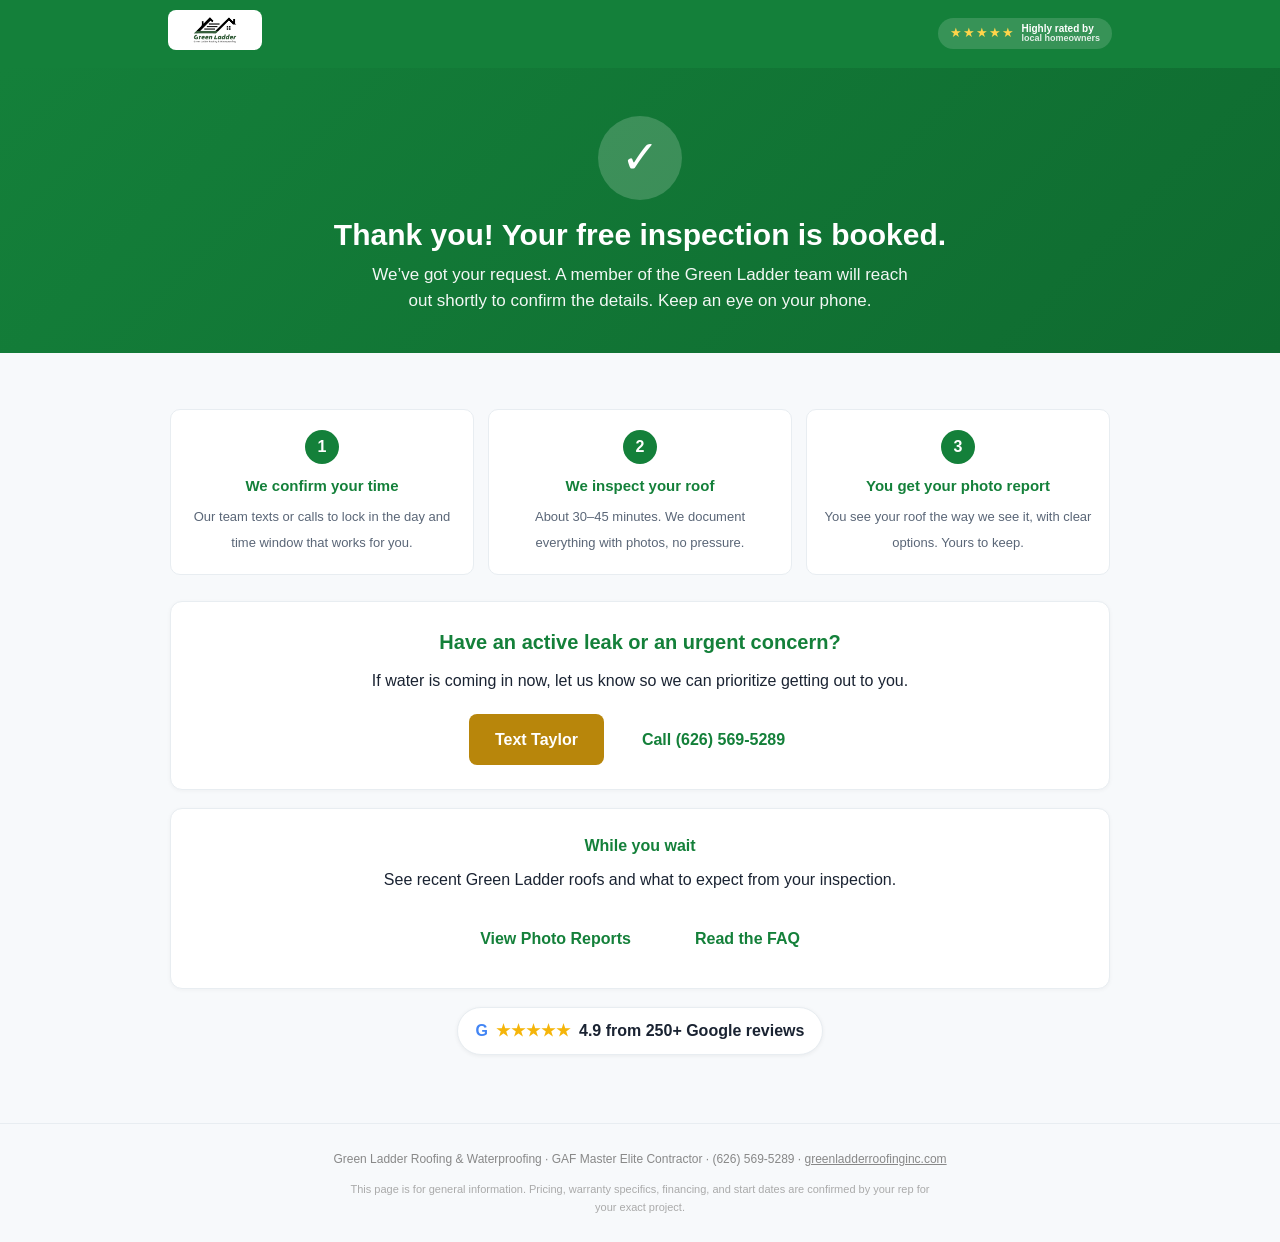
==== thank-you.html @ 1f8798ca "Add Thank You for Booking page + scheduler success redirect - New thank-you.html: branded confirmati" ====
<!DOCTYPE html><html lang="en"><head><meta charset="UTF-8"><meta name="viewport" content="width=device-width,initial-scale=1">
<title>Thank You for Booking | Green Ladder Roofing</title>
<meta name="description" content="Thanks for booking your free roof inspection with Green Ladder Roofing. Here is what happens next.">
<meta name="robots" content="noindex,follow">
<meta property="og:title" content="Thank You for Booking Your Free Roof Inspection | Green Ladder Roofing">
<meta property="og:description" content="Your free roof inspection is booked. Here is what happens next.">
<meta property="og:type" content="website">
<meta property="og:image" content="https://inspection.greenladderroofinginc.com/assets/img/web2.jpg">
<meta property="og:url" content="https://inspection.greenladderroofinginc.com/thank-you">
<link rel="canonical" href="https://inspection.greenladderroofinginc.com/thank-you">
<link rel="stylesheet" href="assets/style.css">
<style>
.topnav{background:#14803a}.topnav-in{max-width:980px;margin:0 auto;padding:10px 18px;display:flex;align-items:center;justify-content:space-between}
.topnav-in img{height:40px;background:#fff;border-radius:8px;padding:3px 8px}
.topbadge{display:flex;align-items:center;gap:6px;background:rgba(255,255,255,.15);border-radius:30px;padding:5px 12px}
.topbadge .s{color:#ffd54a;font-size:13px;letter-spacing:1px}.topbadge .t{font-size:10px;color:#fff;font-weight:700;line-height:1.1}.topbadge .t span{display:block;opacity:.85;font-weight:600;font-size:9px}
.ty-hero{background:linear-gradient(135deg,#14803a,#0f6b30);color:#fff;text-align:center;padding:48px 18px 40px}
.ty-check{width:84px;height:84px;border-radius:50%;background:rgba(255,255,255,.18);display:flex;align-items:center;justify-content:center;margin:0 auto 18px;font-size:46px;animation:pop .5s ease}
@keyframes pop{0%{transform:scale(0);opacity:0}70%{transform:scale(1.15)}100%{transform:scale(1);opacity:1}}
.ty-hero h1{font-size:30px;margin:0 0 10px;line-height:1.15}
.ty-hero p{font-size:17px;opacity:.95;max-width:560px;margin:0 auto;line-height:1.5}
.steps{display:grid;grid-template-columns:1fr 1fr 1fr;gap:14px;margin:26px 0}
.steps .c{background:#fff;border:1px solid #e8edf1;border-radius:10px;padding:20px 16px;text-align:center}
.steps .c .num{width:34px;height:34px;border-radius:50%;background:#14803a;color:#fff;font-weight:800;display:flex;align-items:center;justify-content:center;margin:0 auto 10px;font-size:16px}
.steps .c b{display:block;color:#14803a;margin-bottom:5px;font-size:15px}
.steps .c span{font-size:13px;color:#5a6677;line-height:1.45}
@media(max-width:600px){.steps{grid-template-columns:1fr}.btn{width:100%;margin:6px 0;text-align:center}.btn-row{display:flex;flex-direction:column}.ty-hero h1{font-size:25px}}
</style>
<script async src="https://www.googletagmanager.com/gtag/js?id=G-YWZ9KR72C7"></script>
<script>window.dataLayer=window.dataLayer||[];function gtag(){dataLayer.push(arguments);}gtag('js',new Date());gtag('config','G-YWZ9KR72C7');
/* Conversion event: fires on this thank-you page load = a completed booking */
gtag('event','inspection_booked',{page:location.pathname,value:1});
gtag('event','conversion',{send_to:'G-YWZ9KR72C7',event_category:'lead',event_label:'inspection_booked'});
</script>
</head><body>
<div class="topnav"><div class="topnav-in">
<a href="/"><img src="assets/img/official-logo-pill.png" alt="Green Ladder Roofing"></a>
<div class="topbadge"><span class="s">&#9733;&#9733;&#9733;&#9733;&#9733;</span><span class="t">Highly rated by<span>local homeowners</span></span></div>
</div></div>

<div class="ty-hero">
<div class="ty-check">&#10003;</div>
<h1>Thank you! Your free inspection is booked.</h1>
<p>We&rsquo;ve got your request. A member of the Green Ladder team will reach out shortly to confirm the details. Keep an eye on your phone.</p>
</div>

<div class="wrap">
<div class="steps">
<div class="c"><div class="num">1</div><b>We confirm your time</b><span>Our team texts or calls to lock in the day and time window that works for you.</span></div>
<div class="c"><div class="num">2</div><b>We inspect your roof</b><span>About 30&ndash;45 minutes. We document everything with photos, no pressure.</span></div>
<div class="c"><div class="num">3</div><b>You get your photo report</b><span>You see your roof the way we see it, with clear options. Yours to keep.</span></div>
</div>

<div class="card" style="text-align:center">
<h2 style="margin-top:0">Have an active leak or an urgent concern?</h2>
<p>If water is coming in now, let us know so we can prioritize getting out to you.</p>
<div class="btn-row"><a class="btn solid" href="sms:+16265695289">Text Taylor</a><a class="btn" href="tel:+16265695289">Call (626) 569-5289</a></div>
</div>

<div class="card" style="text-align:center">
<h3 style="margin-top:0">While you wait</h3>
<p>See recent Green Ladder roofs and what to expect from your inspection.</p>
<div class="btn-row"><a class="btn" href="/#report">View Photo Reports</a><a class="btn" href="/#faq">Read the FAQ</a></div>
</div>

<div style="text-align:center;margin:18px 0"><a class="gbadge" href="https://www.greenladderroofinginc.com/reviews/" target="_blank"><span class="g">G</span><span class="stars">&#9733;&#9733;&#9733;&#9733;&#9733;</span> 4.9 from 250+ Google reviews</a></div>
</div>

<div class="foot">Green Ladder Roofing &amp; Waterproofing &middot; GAF Master Elite Contractor &middot; (626) 569-5289 &middot; <a href="https://greenladderroofinginc.com">greenladderroofinginc.com</a>
<div class="disclaim">This page is for general information. Pricing, warranty specifics, financing, and start dates are confirmed by your rep for your exact project.</div></div>
</body></html>
---- assets/style.css ----
*{box-sizing:border-box;margin:0;padding:0}
:root{--g:#14803a;--gd:#0f5f2c;--ink:#1a2332;--sub:#5a6677;--bg:#f7f9fb;--gold:#b8860b}
body{font-family:-apple-system,'Segoe UI',Helvetica,Arial,sans-serif;color:var(--ink);background:var(--bg);line-height:1.6}
a{color:var(--g)}
.nav{background:#fff;border-bottom:1px solid #e2e8ec;position:sticky;top:0;z-index:10}
.nav-in{max-width:880px;margin:0 auto;padding:12px 18px;display:flex;align-items:center;justify-content:space-between}
.nav-in img{height:38px}
.nav-badge{display:flex;align-items:center;gap:6px;background:#f4f8f5;border:1px solid #cfe3d6;border-radius:30px;padding:5px 12px}
.nav-badge .s{color:#f5b50a;font-size:13px;letter-spacing:1px}
.nav-badge .t{font-size:10px;color:var(--ink);font-weight:700;line-height:1.1}
.nav-badge .t span{display:block;color:var(--sub);font-weight:600;font-size:9px}
.hero{position:relative;color:#fff;padding:56px 22px;text-align:center;background:var(--g)}
.hero.photo{background-size:cover;background-position:center}
.hero.photo:before{content:"";position:absolute;inset:0;background:linear-gradient(rgba(15,95,44,.82),rgba(15,95,44,.9))}
.hero>*{position:relative;z-index:1}
.hero .kicker{font-size:12px;letter-spacing:2px;text-transform:uppercase;opacity:.9;font-weight:700}
.hero h1{font-size:30px;margin:8px 0 6px;line-height:1.2}
.hero p{font-size:16px;opacity:.95;max-width:600px;margin:0 auto}
.wrap{max-width:760px;margin:0 auto;padding:30px 20px}
.card{background:#fff;border:1px solid #e8edf1;border-radius:12px;padding:24px 26px;margin:18px 0;box-shadow:0 1px 4px rgba(0,0,0,.04)}
h2{color:var(--g);font-size:20px;margin-bottom:10px;margin-top:6px}
h3{color:var(--g);font-size:16px;margin:16px 0 4px}
p{margin:8px 0}
ul{list-style:none;margin:10px 0}
li{margin:10px 0;padding-left:28px;position:relative}
li:before{content:"\2713";position:absolute;left:0;top:0;color:var(--g);font-weight:800}
.photo-strip{width:100%;height:230px;object-fit:cover;border-radius:12px;margin:16px 0;display:block}
.box{border-left:4px solid var(--gold);background:#fffbe6;padding:14px 18px;border-radius:6px;margin:16px 0}
.cta{background:var(--g);color:#fff;border-radius:12px;padding:24px;margin:24px 0;text-align:center}
.cta h2{color:#fff}
.cta p{opacity:.95}
.btn{display:inline-block;background:#fff;color:var(--g);font-weight:700;text-decoration:none;padding:13px 26px;border-radius:8px;margin:8px 6px 0}
.btn.solid{background:var(--gold);color:#fff}
.btn-row{margin-top:12px}
.dl{display:inline-block;font-size:13px;color:var(--sub);text-decoration:none;margin-top:10px}
.dl:before{content:"\2193 ";font-weight:700}
.foot{text-align:center;color:#888;font-size:12px;padding:26px 20px;border-top:1px solid #e8edf1;margin-top:20px}
.foot a{color:#888}
.disclaim{font-size:11px;color:#aaa;max-width:600px;margin:12px auto 0}
/* hub grid */
.grid{display:grid;grid-template-columns:repeat(auto-fill,minmax(230px,1fr));gap:16px;margin-top:8px}
.tile{background:#fff;border:1px solid #e8edf1;border-radius:12px;overflow:hidden;text-decoration:none;color:var(--ink);box-shadow:0 1px 4px rgba(0,0,0,.04);transition:transform .12s,box-shadow .12s}
.tile:hover{transform:translateY(-2px);box-shadow:0 6px 16px rgba(0,0,0,.1)}
.tile img{width:100%;height:130px;object-fit:cover;display:block}
.tile .body{padding:14px 16px}
.tile .body b{color:var(--g);font-size:15px;display:block}
.tile .body span{font-size:13px;color:var(--sub)}
.gallery-grid{display:grid;grid-template-columns:repeat(auto-fill,minmax(220px,1fr));gap:14px}
.gallery-grid figure{background:#fff;border-radius:10px;overflow:hidden;box-shadow:0 1px 4px rgba(0,0,0,.06)}
.gallery-grid img{width:100%;height:170px;object-fit:cover;display:block}
.gallery-grid figcaption{padding:10px 12px}
.gallery-grid b{color:var(--g);font-size:14px;display:block}
.gallery-grid span{font-size:12px;color:var(--sub)}
@media(max-width:600px){.hero h1{font-size:24px}.wrap{padding:20px 14px}.card{padding:18px 16px}}

/* === mobile: convert tables to stacked cards (no horizontal overflow) === */
@media(max-width:560px){
 .tbl,.tbl tbody,.tbl tr,.tbl td,.tbl th{display:block;width:100%}
 .tbl{border:none}
 .tbl thead,.tbl tr:first-child:has(th){display:none}
 .tbl tr{background:#fff !important;border:1px solid #e2e8ec;border-radius:10px;margin:10px 0;padding:12px 14px;box-shadow:0 1px 3px rgba(0,0,0,.04)}
 .tbl td{border:none !important;padding:3px 0 !important}
 .tbl td:first-child{font-size:15px;color:var(--g)}
 .tbl td:first-child b{color:var(--g)}
 .tbl td:last-child{color:#5a6677;font-size:14px}
 .chk{margin-bottom:4px}
 .tabbar-in{padding-bottom:0}
 .tabbtn{font-size:13px;padding:13px 13px}
 .hero{padding:40px 18px}
 .hero h1{font-size:23px}
 .gallery-grid{grid-template-columns:1fr 1fr}
}
/* hide the header row of tables that use first row as <th> */
@media(max-width:560px){
 .tbl tr:first-child th{display:none}
 .tbl tr:has(th){display:none}
}

/* word-wrap safety everywhere */
.tbl td,.card p,.card li,.cap,.tile .body{overflow-wrap:break-word;word-wrap:break-word}

/* === mobile overflow + responsive fixes (Harry audit 2026-06-01) === */
html,body{max-width:100%;overflow-x:hidden}
.card,.cta,.hero,.wrap,.tile,.gallery-grid,.topnav-in>*{min-width:0}
.topnav-in{min-width:0;gap:10px}
.topbadge{flex-shrink:1;min-width:0}
@media(max-width:560px){
 .topnav-in{padding:10px 12px}
 .topnav-in img{height:34px;max-width:62%}
 .topbadge .t span{display:none}
 .topbadge{padding:5px 10px}
 .tabbar{overflow-x:auto;max-width:100vw}
 .tabbar-in{width:max-content;max-width:none}
 .hero h1,.hero p,.card,.intro,.cta{max-width:100%;overflow-wrap:anywhere}
 .btn-row{display:flex;flex-direction:column;gap:10px}
 .btn{width:100%;margin:0;text-align:center}
 .grid{grid-template-columns:1fr}
}

/* === local social-proof widget === */
#gl-proof{position:fixed;left:18px;bottom:18px;z-index:50;display:flex;align-items:center;gap:12px;
 background:#fff;border:1px solid #e2e8ec;border-radius:12px;box-shadow:0 6px 24px rgba(0,0,0,.16);
 padding:10px 14px 10px 10px;max-width:330px;
 transform:translateY(140%);opacity:0;transition:transform .45s cubic-bezier(.2,.8,.2,1),opacity .45s;pointer-events:auto}
#gl-proof.show{transform:translateY(0);opacity:1}
.gl-proof-img{width:52px;height:52px;border-radius:9px;object-fit:cover;flex:none}
.gl-proof-body{min-width:0}
.gl-proof-t{font-size:13.5px;font-weight:700;color:#1a2332;line-height:1.25}
.gl-proof-meta{font-size:11.5px;color:#5a6677;margin-top:3px}
.gl-proof-city{color:#14803a;font-weight:700}
.gl-proof-x{position:absolute;top:5px;right:7px;background:none;border:none;font-size:16px;color:#bbb;cursor:pointer;line-height:1;padding:2px}
.gl-proof-x:hover{color:#777}
@media(max-width:560px){#gl-proof{left:10px;right:10px;bottom:10px;max-width:none}}

/* === base table + intro + checklist styling (were missing) === */
.intro{font-size:16px;color:#3a4654;margin-bottom:14px;line-height:1.65}
.tbl{width:100%;border-collapse:collapse;margin:14px 0;font-size:14.5px}
.tbl th{background:#14803a;color:#fff;text-align:left;padding:11px 14px;font-weight:700;font-size:13.5px}
.tbl th:first-child{border-top-left-radius:8px}
.tbl th:last-child{border-top-right-radius:8px}
.tbl td{padding:11px 14px;border-bottom:1px solid #e8edf1;vertical-align:top;color:#3a4654}
.tbl tr:nth-child(even) td{background:#f7f9fb}
.tbl td:first-child{font-weight:600;color:#1a2332;width:38%}
.tbl td b{color:#14803a}
.chk{display:inline-block;width:16px;height:16px;border:2px solid #14803a;border-radius:4px;margin-right:8px;vertical-align:middle;position:relative;flex:none}
ul.q li{padding-left:28px}
.gl-proof-trust{font-size:10.5px;color:#14803a;font-weight:600;margin-top:5px;border-top:1px solid #eef2f4;padding-top:5px}

/* === overflow hard-guard + sticky CTA (Harry P0 2026-06-01) === */
html,body{max-width:100%;overflow-x:hidden;margin:0}
*{box-sizing:border-box}
.topnav-in,.tabbar-in,.wrap{max-width:980px;width:100%;box-sizing:border-box}
img,iframe,video{max-width:100%}
/* sticky bottom CTA bar */
.sticky-cta{position:fixed;left:0;right:0;bottom:0;z-index:60;display:none;gap:8px;padding:10px 12px;background:rgba(255,255,255,.97);border-top:1px solid #e2e8ec;box-shadow:0 -3px 14px rgba(0,0,0,.1)}
.sticky-cta a{flex:1;text-align:center;text-decoration:none;font-weight:700;font-size:14px;padding:13px 8px;border-radius:9px}
.sticky-cta .scall{background:var(--g);color:#fff}
.sticky-cta .stext{background:var(--gold);color:#fff}
.sticky-cta .ssec{background:#fff;color:var(--g);border:2px solid var(--g)}
@media(max-width:760px){.sticky-cta{display:flex} body{padding-bottom:72px}}

/* === TRUST STACK (2026-06-01) === */
.trustbar{background:#0f5f2c;color:#fff;font-size:13px;font-weight:600}
.trustbar-in{max-width:980px;margin:0 auto;padding:9px 14px;display:flex;flex-wrap:wrap;gap:8px 18px;align-items:center;justify-content:center;text-align:center}
.trustbar span{display:inline-flex;align-items:center;gap:5px;white-space:nowrap}
.trustbar .gold{color:#ffd54a}
.numbers{display:grid;grid-template-columns:repeat(4,1fr);gap:14px;margin:20px 0}
.numbers .n{background:#fff;border:1px solid #e8edf1;border-radius:12px;padding:18px 12px;text-align:center;box-shadow:0 1px 4px rgba(0,0,0,.05)}
.numbers .n b{display:block;font-size:26px;color:#14803a;font-weight:800;line-height:1}
.numbers .n span{font-size:12.5px;color:#5a6677;margin-top:6px;display:block}
.reviews-row{display:grid;grid-template-columns:repeat(3,1fr);gap:14px;margin:16px 0}
.rev{background:#fff;border:1px solid #e8edf1;border-radius:12px;padding:18px;box-shadow:0 1px 4px rgba(0,0,0,.05)}
.rev .stars{color:#f5b50a;font-size:15px;letter-spacing:1px}
.rev p{font-size:14px;color:#3a4654;margin:8px 0;line-height:1.5}
.rev .who{font-size:13px;color:#14803a;font-weight:700}
.gbadge{display:inline-flex;align-items:center;gap:8px;background:#fff;border:1px solid #e8edf1;border-radius:30px;padding:10px 18px;text-decoration:none;color:#1a2332;font-weight:700;box-shadow:0 1px 4px rgba(0,0,0,.06)}
.gbadge .g{color:#4285F4;font-weight:800}.gbadge .stars{color:#f5b50a;letter-spacing:1px}
.guarantee{background:#f4f8f5;border:1.5px solid #14803a;border-radius:12px;padding:20px 22px;margin:18px 0}
.guarantee h3{color:#14803a;margin:0 0 8px}
.guarantee ul{margin:0}
.fin{background:#fffbe6;border-left:4px solid #b8860b;border-radius:8px;padding:16px 20px;margin:18px 0}
.fin b{color:#b8860b}
@media(max-width:600px){.numbers{grid-template-columns:1fr 1fr}.reviews-row{grid-template-columns:1fr}.trustbar-in{font-size:12px;gap:6px 12px}}

/* === certification badge row + mascot (2026-06-01) === */
.badges{display:flex;flex-wrap:wrap;align-items:center;justify-content:center;gap:18px 26px;padding:22px 18px;background:#fff;border-radius:12px;border:1px solid #e8edf1;margin:18px 0;box-shadow:0 1px 4px rgba(0,0,0,.05)}
.badges img{height:60px;max-width:150px;width:auto;object-fit:contain;vertical-align:middle}
.badges .gr{height:50px}
.badges-label{width:100%;text-align:center;font-size:12px;letter-spacing:1px;text-transform:uppercase;color:#8a97a5;font-weight:700;margin-bottom:2px}
.hero-mascot{position:absolute;right:4%;bottom:0;height:88%;max-height:340px;z-index:2;pointer-events:none}
@media(max-width:760px){.badges{gap:16px}.badges img{height:56px}.badges .gr{height:46px}.hero-mascot{display:none}}

/* team photo block */
.teamphoto{margin:0 0 16px}
.teamphoto img{width:100%;border-radius:12px;display:block;box-shadow:0 2px 10px rgba(0,0,0,.12)}
.teamphoto .cap{text-align:center;font-size:13px;color:#5a6677;margin-top:8px}

/* make <button class="btn"> look identical to <a class="btn"> */
button.btn{font-family:inherit;font-size:inherit;line-height:inherit;border:1px solid var(--line,#d8dee6);cursor:pointer;-webkit-appearance:none;appearance:none}
button.btn.solid{border-color:transparent}
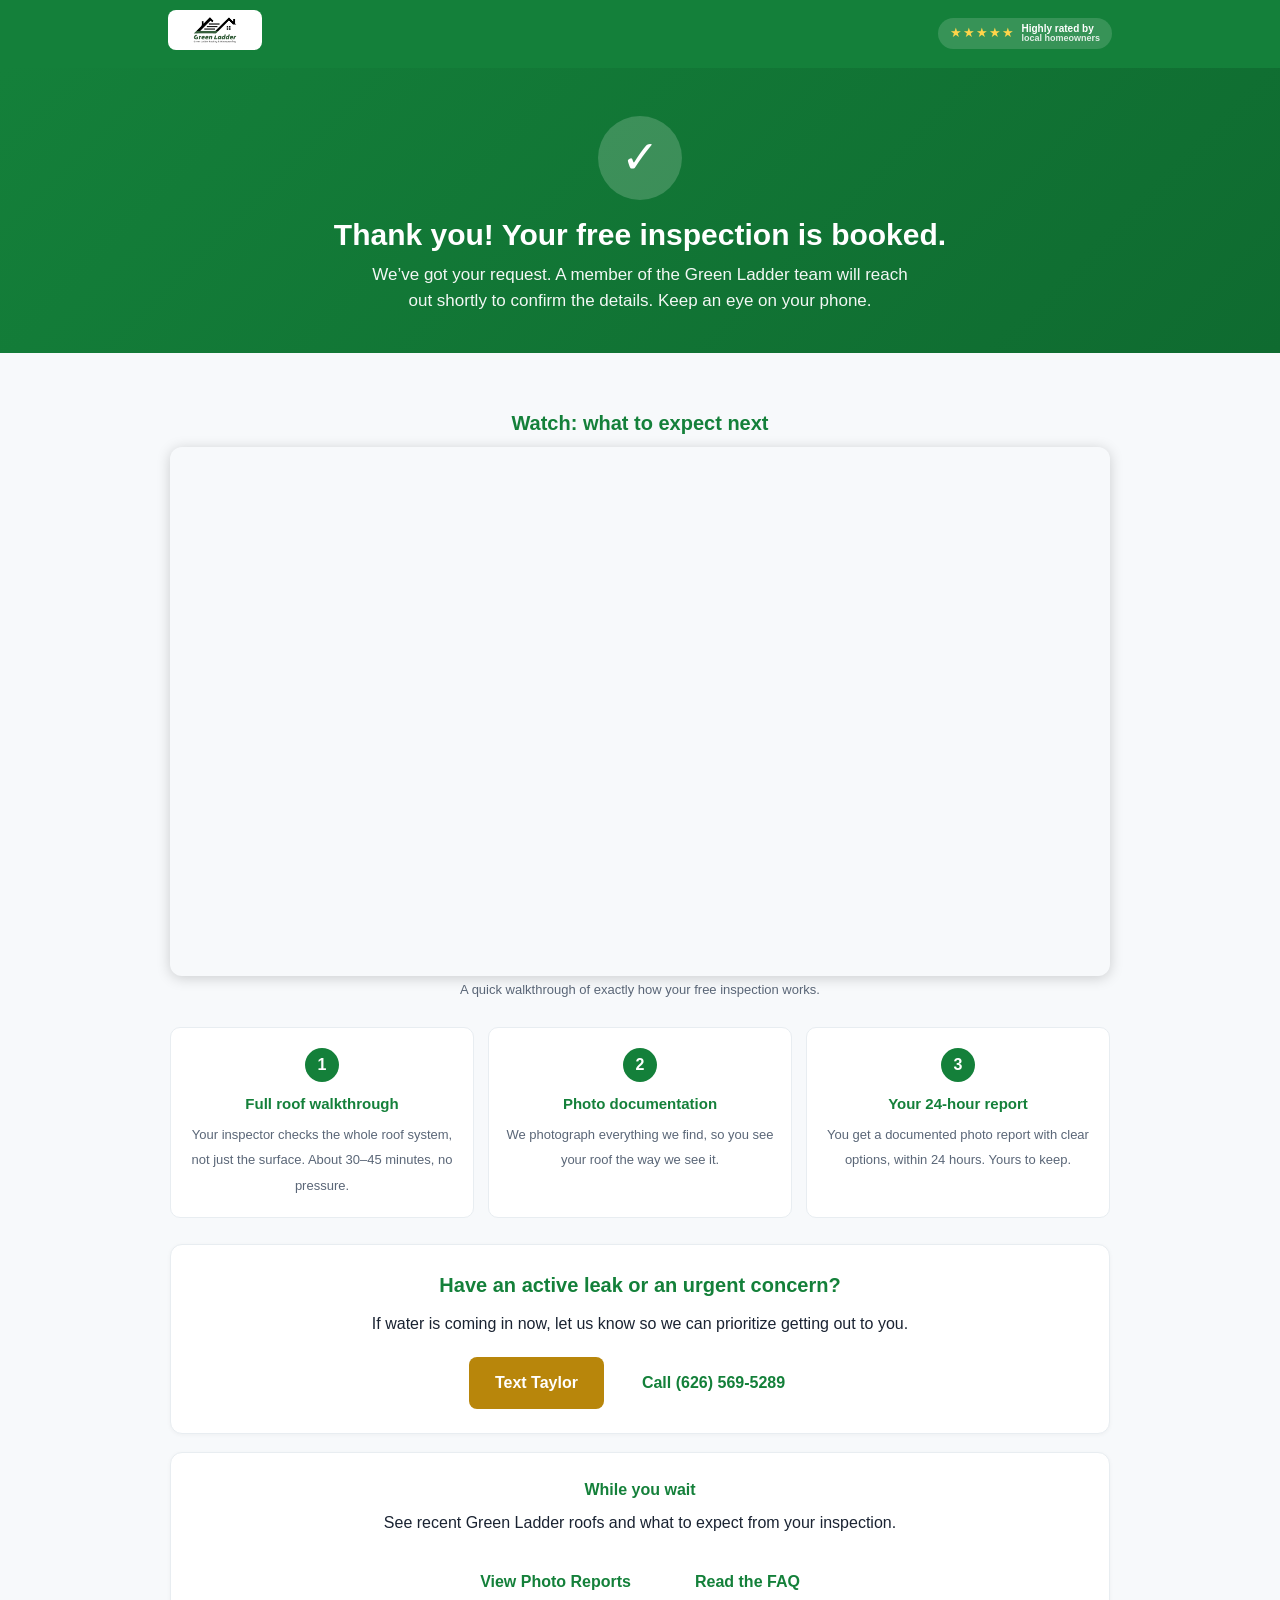
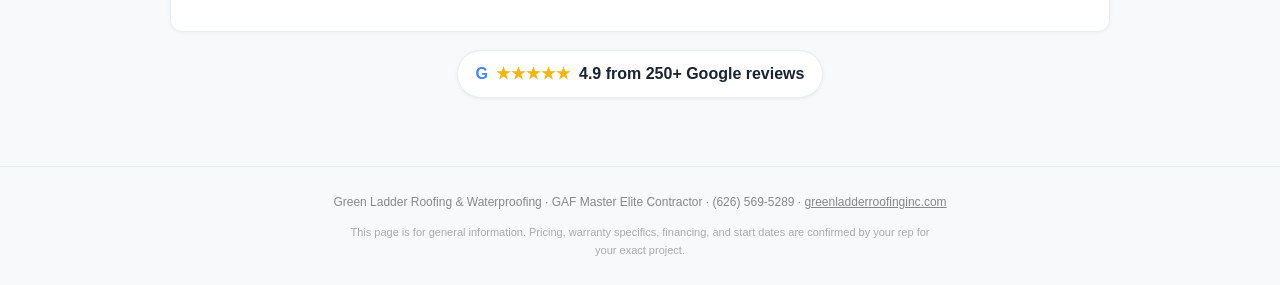
==== commit 65f27719: "Thank-you page: embed 'What to Expect' video + align steps to video (walkthrough / photo documentati" ====
--- a/thank-you.html
+++ b/thank-you.html
@@ -24,6 +24,9 @@
 .steps .c .num{width:34px;height:34px;border-radius:50%;background:#14803a;color:#fff;font-weight:800;display:flex;align-items:center;justify-content:center;margin:0 auto 10px;font-size:16px}
 .steps .c b{display:block;color:#14803a;margin-bottom:5px;font-size:15px}
 .steps .c span{font-size:13px;color:#5a6677;line-height:1.45}
+.vidwrap{position:relative;padding-bottom:56.25%;height:0;border-radius:12px;overflow:hidden;margin:8px 0 4px;box-shadow:0 2px 14px rgba(0,0,0,.18)}
+.vidwrap iframe{position:absolute;top:0;left:0;width:100%;height:100%;border:0}
+.vidlabel{text-align:center;color:#5a6677;font-size:13px;margin:0 0 18px}
 @media(max-width:600px){.steps{grid-template-columns:1fr}.btn{width:100%;margin:6px 0;text-align:center}.btn-row{display:flex;flex-direction:column}.ty-hero h1{font-size:25px}}
 </style>
 <script async src="https://www.googletagmanager.com/gtag/js?id=G-YWZ9KR72C7"></script>
@@ -45,10 +48,14 @@
 </div>
 
 <div class="wrap">
+<h2 style="text-align:center;color:#14803a;margin:24px 0 4px">Watch: what to expect next</h2>
+<div class="vidwrap"><iframe src="https://www.youtube.com/embed/WnpJIG2hFNM" title="What to Expect at Your Free Roof Inspection | Green Ladder Roofing" allowfullscreen loading="lazy"></iframe></div>
+<p class="vidlabel">A quick walkthrough of exactly how your free inspection works.</p>
+
 <div class="steps">
-<div class="c"><div class="num">1</div><b>We confirm your time</b><span>Our team texts or calls to lock in the day and time window that works for you.</span></div>
-<div class="c"><div class="num">2</div><b>We inspect your roof</b><span>About 30&ndash;45 minutes. We document everything with photos, no pressure.</span></div>
-<div class="c"><div class="num">3</div><b>You get your photo report</b><span>You see your roof the way we see it, with clear options. Yours to keep.</span></div>
+<div class="c"><div class="num">1</div><b>Full roof walkthrough</b><span>Your inspector checks the whole roof system, not just the surface. About 30&ndash;45 minutes, no pressure.</span></div>
+<div class="c"><div class="num">2</div><b>Photo documentation</b><span>We photograph everything we find, so you see your roof the way we see it.</span></div>
+<div class="c"><div class="num">3</div><b>Your 24-hour report</b><span>You get a documented photo report with clear options, within 24 hours. Yours to keep.</span></div>
 </div>
 
 <div class="card" style="text-align:center">
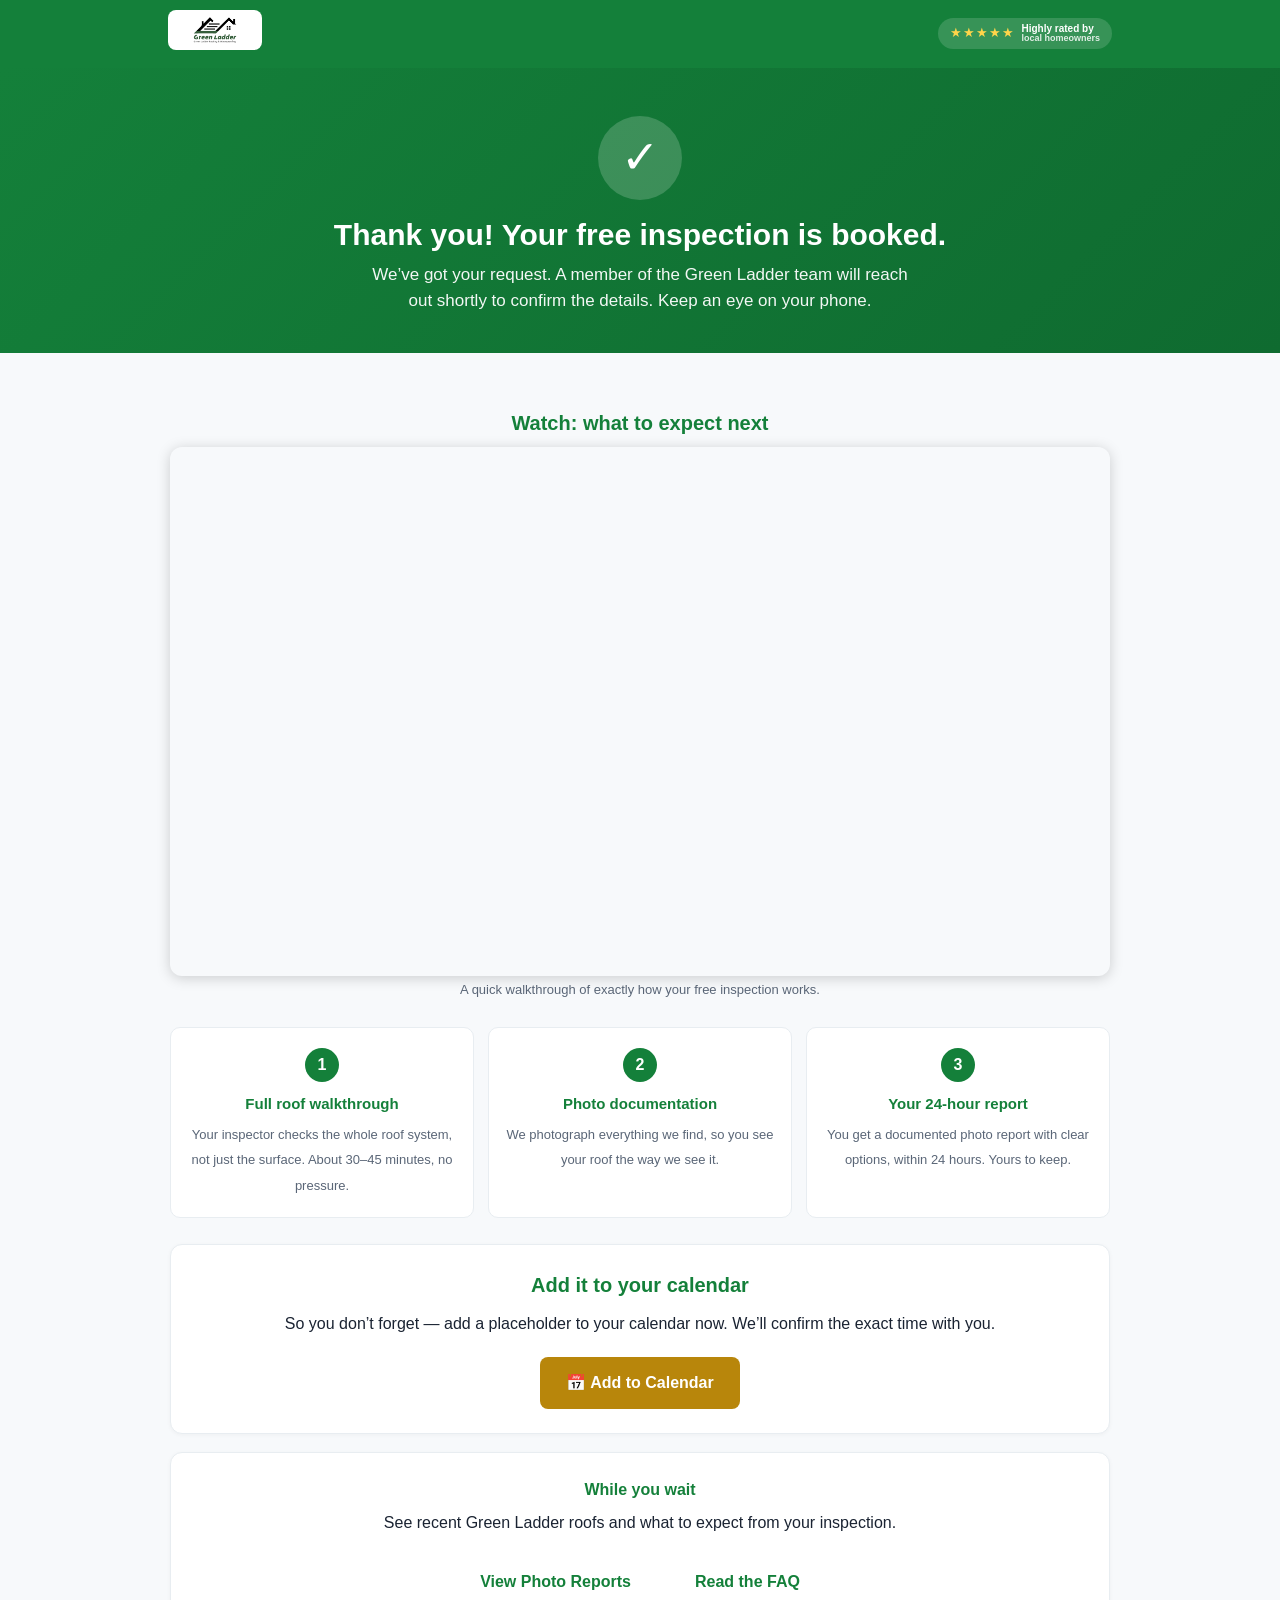
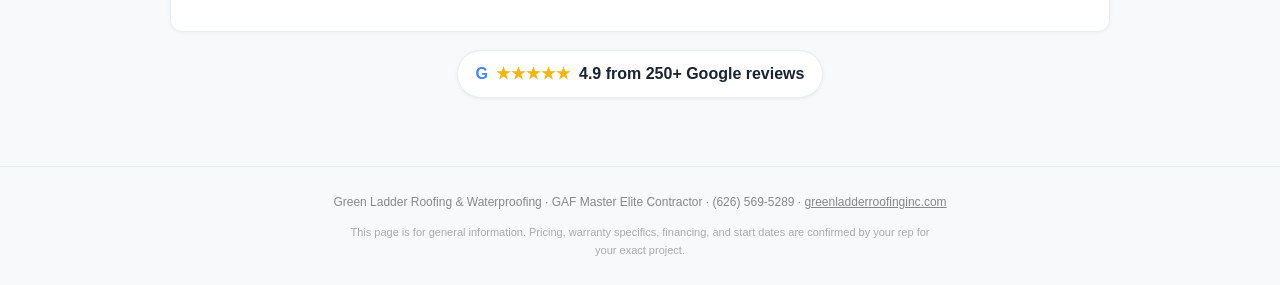
==== commit cd704cdc: "Thank-you page: remove 'Send us a photo' card per David" ====
--- a/thank-you.html
+++ b/thank-you.html
@@ -35,6 +35,15 @@
 gtag('event','inspection_booked',{page:location.pathname,value:1});
 gtag('event','conversion',{send_to:'G-YWZ9KR72C7',event_category:'lead',event_label:'inspection_booked'});
 </script>
+<!-- Meta Pixel: fire Lead conversion on booking thank-you load -->
+<script>
+!function(f,b,e,v,n,t,s){if(f.fbq)return;n=f.fbq=function(){n.callMethod?n.callMethod.apply(n,arguments):n.queue.push(arguments)};if(!f._fbq)f._fbq=n;n.push=n;n.loaded=!0;n.version='2.0';n.queue=[];t=b.createElement(e);t.async=!0;t.src=v;s=b.getElementsByTagName(e)[0];s.parentNode.insertBefore(t,s)}(window,document,'script','https://connect.facebook.net/en_US/fbevents.js');
+fbq('init','1957031989024873');
+fbq('track','PageView');
+fbq('track','Lead',{content_name:'Free Roof Inspection Booked'});
+</script>
+<noscript><img height="1" width="1" style="display:none" src="https://www.facebook.com/tr?id=1957031989024873&ev=Lead&noscript=1"/></noscript>
+<!-- End Meta Pixel -->
 </head><body>
 <div class="topnav"><div class="topnav-in">
 <a href="/"><img src="assets/img/official-logo-pill.png" alt="Green Ladder Roofing"></a>
@@ -59,9 +68,9 @@
 </div>
 
 <div class="card" style="text-align:center">
-<h2 style="margin-top:0">Have an active leak or an urgent concern?</h2>
-<p>If water is coming in now, let us know so we can prioritize getting out to you.</p>
-<div class="btn-row"><a class="btn solid" href="sms:+16265695289">Text Taylor</a><a class="btn" href="tel:+16265695289">Call (626) 569-5289</a></div>
+<h2 style="margin-top:0">Add it to your calendar</h2>
+<p>So you don&rsquo;t forget &mdash; add a placeholder to your calendar now. We&rsquo;ll confirm the exact time with you.</p>
+<div class="btn-row"><a class="btn solid" id="addcal" href="#">&#128197; Add to Calendar</a></div>
 </div>
 
 <div class="card" style="text-align:center">
@@ -75,4 +84,23 @@
 
 <div class="foot">Green Ladder Roofing &amp; Waterproofing &middot; GAF Master Elite Contractor &middot; (626) 569-5289 &middot; <a href="https://greenladderroofinginc.com">greenladderroofinginc.com</a>
 <div class="disclaim">This page is for general information. Pricing, warranty specifics, financing, and start dates are confirmed by your rep for your exact project.</div></div>
+<script>
+/* Add-to-calendar: build an .ics placeholder for the inspection */
+document.getElementById('addcal').addEventListener('click',function(e){
+  e.preventDefault();
+  function fmt(d){return d.toISOString().replace(/[-:]/g,'').split('.')[0]+'Z';}
+  var start=new Date(Date.now()+2*864e5); start.setHours(10,0,0,0); /* placeholder: 2 days out, 10am */
+  var end=new Date(start.getTime()+45*6e4);
+  var ics=['BEGIN:VCALENDAR','VERSION:2.0','PRODID:-//Green Ladder Roofing//Inspection//EN','BEGIN:VEVENT',
+    'UID:'+Date.now()+'@greenladderroofinginc.com','DTSTAMP:'+fmt(new Date()),'DTSTART:'+fmt(start),'DTEND:'+fmt(end),
+    'SUMMARY:Green Ladder Roofing - Free Roof Inspection (time to be confirmed)',
+    'DESCRIPTION:Your free roof inspection with Green Ladder Roofing. Our team will confirm the exact time with you. Questions? Call or text (626) 569-5289.',
+    'LOCATION:Your home','BEGIN:VALARM','TRIGGER:-PT2H','ACTION:DISPLAY','DESCRIPTION:Green Ladder Roof Inspection reminder','END:VALARM',
+    'END:VEVENT','END:VCALENDAR'].join('\r\n');
+  var blob=new Blob([ics],{type:'text/calendar'});
+  var a=document.createElement('a'); a.href=URL.createObjectURL(blob); a.download='green-ladder-roof-inspection.ics';
+  document.body.appendChild(a); a.click(); document.body.removeChild(a);
+  if(window.gtag)gtag('event','add_to_calendar',{page:location.pathname});
+});
+</script>
 </body></html>
